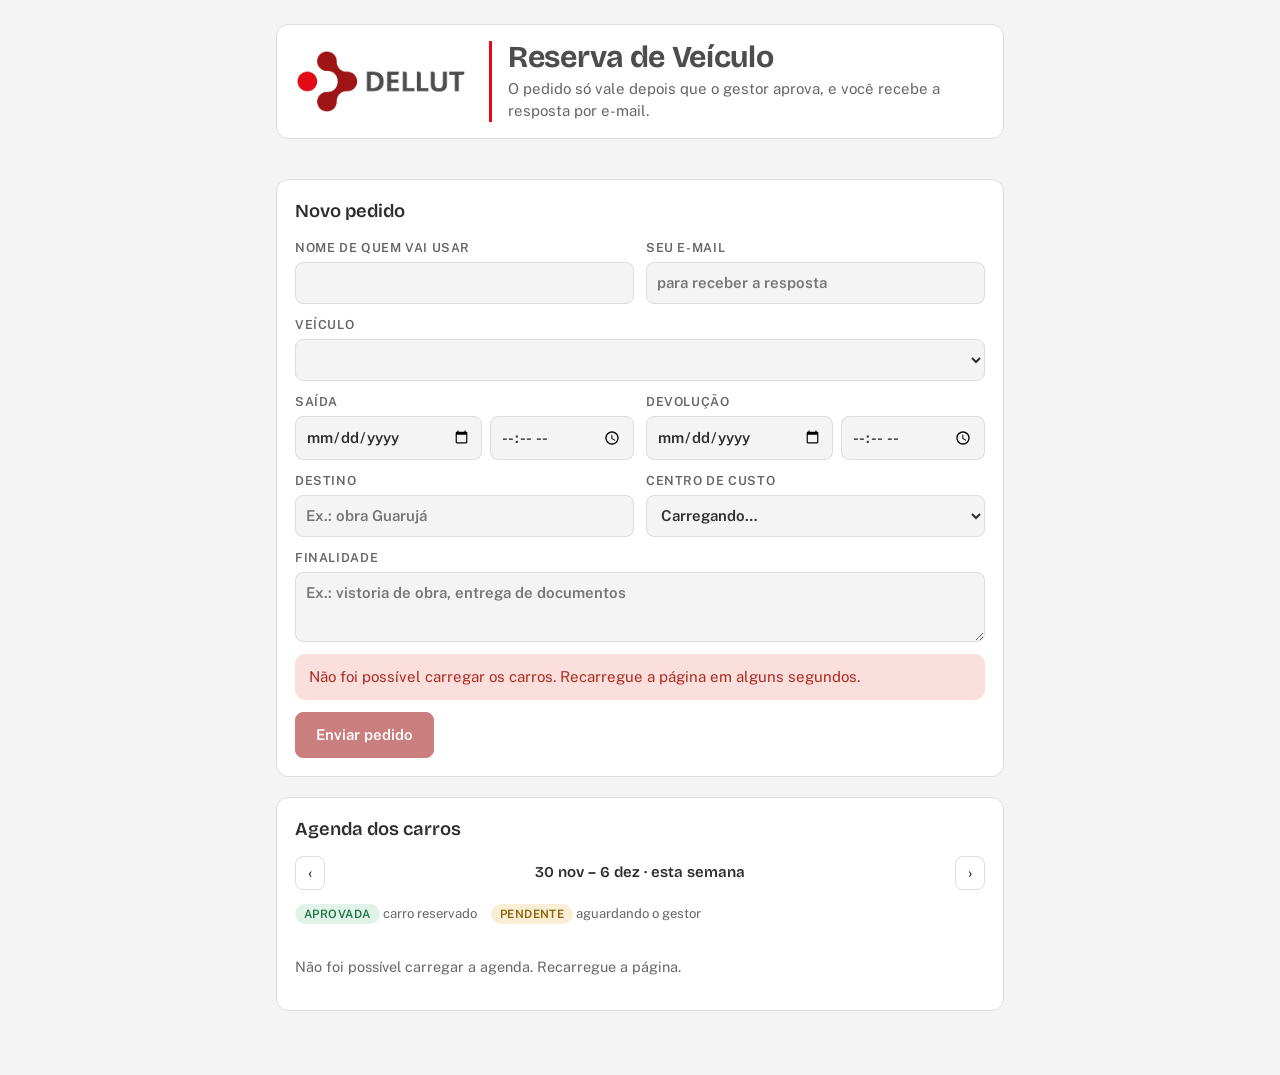
==== index.html @ 620d36f0 "Update" ====
<!DOCTYPE html>
<html lang="pt-BR">
<head>
<meta charset="utf-8">
<meta name="viewport" content="width=device-width, initial-scale=1">
<title>Reserva de Veículo · Dellut</title>
<meta name="description" content="Peça o carro da empresa. O pedido vale depois da aprovação do gestor.">
<link rel="icon" type="image/png" href="assets/logo.png">
<link rel="preconnect" href="https://fonts.googleapis.com">
<link rel="stylesheet" href="https://fonts.googleapis.com/css2?family=Bricolage+Grotesque:opsz,wght@12..96,600;12..96,700&family=Public+Sans:wght@400;500;600&family=JetBrains+Mono:wght@500&display=swap">
<link rel="stylesheet" href="assets/styles.css">
</head>
<body>
<div class="wrap">
  <header class="brand">
    <img src="assets/logo.png" alt="Dellut" width="168" height="61">
    <div>
      <h1>Reserva de Veículo</h1>
      <p class="sub">O pedido só vale depois que o gestor aprova, e você recebe a resposta por e-mail.</p>
    </div>
  </header>

  <div class="cars" id="cars"></div>

  <section class="panel" aria-labelledby="t-novo">
    <h2 id="t-novo">Novo pedido</h2>
    <form id="form" novalidate>
      <label>Nome de quem vai usar<input id="nome" type="text" maxlength="80" autocomplete="name" required></label>
      <label>Seu e-mail<input id="email" type="email" maxlength="120" autocomplete="email" placeholder="para receber a resposta" required></label>
      <label class="full">Veículo<select id="veiculo" required></select></label>
      <label>Saída<span class="pair"><input id="di" type="date" required><input id="hi" type="time" required></span></label>
      <label>Devolução<span class="pair"><input id="df" type="date" required><input id="hf" type="time" required></span></label>
      <label>Destino<input id="destino" type="text" maxlength="120" placeholder="Ex.: obra Guarujá" required></label>
      <label>Centro de custo<select id="centro" required><option value="">Carregando…</option></select></label>
      <label class="full">Finalidade<textarea id="finalidade" maxlength="400" placeholder="Ex.: vistoria de obra, entrega de documentos" required></textarea></label>
      <div id="rod" class="notice warn full" hidden></div>
      <div id="msg" class="notice full" hidden></div>
      <div class="full"><button class="btn primary" type="submit" id="enviar" disabled>Enviar pedido</button></div>
    </form>
  </section>

  <section class="panel" aria-labelledby="t-agenda">
    <h2 id="t-agenda">Agenda dos carros</h2>
    <div class="weeknav">
      <button class="btn small" type="button" id="prev" aria-label="Semana anterior">‹</button>
      <div class="lbl" id="wlbl"></div>
      <button class="btn small" type="button" id="next" aria-label="Próxima semana">›</button>
    </div>
    <div class="legend"><span><span class="pill Aprovada">aprovada</span> carro reservado</span><span><span class="pill Pendente">pendente</span> aguardando o gestor</span></div>
    <div id="semana"><p class="free">Carregando a agenda…</p></div>
  </section>
</div>
<script src="config.js"></script>
<script src="assets/comum.js"></script>
<script src="assets/reserva.js"></script>
</body>
</html>
---- assets/styles.css ----
/* Reserva de Veículo · Frota Dellut
   Layout: coluna única estreita; cabeçalho com logo, cartões dos carros, formulário, agenda da semana. */
:root {
  --bg: #F4F4F4; --surface: #FFFFFF; --fg: #2E2E2E; --muted: #666666; --line: #DEDCDC;
  --accent: #9F1516; --accent-fg: #FFFFFF; --accent-soft: #F8E8E8;
  --brand-red: #E20A16; --brand-gray: #4D4D4D;
  --ok: #1D7448; --ok-bg: #E1F2E8; --warn: #8F5E00; --warn-bg: #FAEFD6; --bad: #AE2A21; --bad-bg: #FADFDC;
  --band: #1F4E9C;
  --f-display: "Bricolage Grotesque", "Segoe UI", system-ui, sans-serif;
  --f-body: "Public Sans", "Segoe UI", system-ui, sans-serif;
  --f-mono: "JetBrains Mono", ui-monospace, Menlo, Consolas, monospace;
}
@media (prefers-color-scheme: dark) {
  :root {
    --bg: #141414; --surface: #1E1E1E; --fg: #EDEDED; --muted: #A3A3A3; --line: #333333;
    --accent: #F0767A; --accent-fg: #1A0405; --accent-soft: #3A1E1F;
    --ok: #6CCB97; --ok-bg: #16322A; --warn: #E4B55C; --warn-bg: #382B12; --bad: #EE8A82; --bad-bg: #3B1C1A;
    --band: #2D63B8; color-scheme: dark;
  }
}
* { box-sizing: border-box; }
body { margin: 0; background: var(--bg); color: var(--fg); font-family: var(--f-body); font-size: 15px; line-height: 1.45; }
.wrap { max-width: 760px; margin: 0 auto; padding: 24px 16px 64px; display: flex; flex-direction: column; gap: 20px; }
.wrap.narrow { max-width: 560px; }
h1 { font-family: var(--f-display); font-weight: 700; font-size: 1.9rem; line-height: 1.1; margin: 0; letter-spacing: -.01em; text-wrap: balance; }
h2 { font-family: var(--f-display); font-weight: 600; font-size: 1.15rem; margin: 0; }
.sub { color: var(--muted); margin: 6px 0 0; }

.brand { background: #FFFFFF; border: 1px solid var(--line); border-radius: 12px; padding: 16px 20px; display: flex; flex-wrap: wrap; align-items: center; gap: 12px 24px; }
.brand img { width: 168px; height: auto; display: block; }
.brand h1 { color: var(--brand-gray); }
.brand .sub { color: #666666; margin-top: 4px; }
.brand > div { flex: 1 1 260px; min-width: 0; border-left: 3px solid var(--brand-red); padding-left: 16px; }
.brand.compact img { width: 140px; }
@media (max-width: 540px) { .brand > div { border-left: 0; padding-left: 0; } }

.panel { background: var(--surface); border: 1px solid var(--line); border-radius: 12px; padding: 18px; display: flex; flex-direction: column; gap: 14px; }
.cars { display: grid; grid-template-columns: repeat(2, minmax(0, 1fr)); gap: 12px; }
.car { background: var(--surface); border: 1px solid var(--line); border-radius: 12px; padding: 14px; display: flex; flex-direction: column; gap: 8px; align-items: flex-start; }
.car .nm { font-family: var(--f-display); font-weight: 700; font-size: 1.15rem; }
.car .rz { font-size: .85rem; color: var(--warn); font-weight: 600; }

.plate { display: inline-flex; flex-direction: column; border: 1.5px solid #111; border-radius: 4px; overflow: hidden; background: #fff; color: #111; font-family: var(--f-mono); line-height: 1; }
.plate::before { content: "BRASIL"; background: var(--band); color: #fff; font: 600 .5rem var(--f-body); letter-spacing: .15em; text-align: center; padding: 2px 6px; }
.plate span { padding: 4px 10px; font-size: .95rem; letter-spacing: .08em; }
.plate.sm span { padding: 2px 6px; font-size: .75rem; }

form { display: grid; grid-template-columns: repeat(2, minmax(0, 1fr)); gap: 12px; }
.full { grid-column: 1 / -1; }
@media (max-width: 540px) { form, .cars { grid-template-columns: minmax(0, 1fr); } }
label { display: flex; flex-direction: column; gap: 5px; font-size: .78rem; font-weight: 600; text-transform: uppercase; letter-spacing: .05em; color: var(--muted); }
input, select, textarea { font: inherit; font-size: 15px; text-transform: none; letter-spacing: 0; color: var(--fg); background: var(--bg); border: 1px solid var(--line); border-radius: 8px; padding: 9px 10px; min-height: 42px; width: 100%; }
textarea { min-height: 70px; resize: vertical; }
.pair { display: grid; grid-template-columns: minmax(0, 1.3fr) minmax(0, 1fr); gap: 8px; }
input:focus-visible, select:focus-visible, textarea:focus-visible, button:focus-visible { outline: 2px solid var(--accent); outline-offset: 2px; }

.btn { font: inherit; font-weight: 600; border-radius: 8px; border: 1px solid var(--line); background: var(--surface); color: var(--fg); padding: 9px 14px; cursor: pointer; min-height: 40px; }
.btn.primary { background: var(--accent); color: var(--accent-fg); border-color: var(--accent); min-height: 46px; padding: 10px 20px; }
.btn.ok { background: var(--ok); border-color: var(--ok); color: #fff; min-height: 46px; padding: 11px 20px; }
.btn.bad { background: var(--bad); border-color: var(--bad); color: #fff; min-height: 46px; padding: 11px 20px; }
.btn.small { min-height: 34px; padding: 5px 12px; }
.btn:disabled { opacity: .55; cursor: default; }
.row { display: flex; gap: 10px; flex-wrap: wrap; }

.notice { border-radius: 10px; padding: 12px 14px; background: var(--accent-soft); }
.notice.warn { background: var(--warn-bg); color: var(--warn); font-weight: 600; }
.notice.bad { background: var(--bad-bg); color: var(--bad); }
.notice.good { background: var(--ok-bg); color: var(--ok); font-weight: 600; }

.weeknav { display: flex; align-items: center; justify-content: space-between; gap: 8px; }
.weeknav .lbl { font-family: var(--f-display); font-weight: 600; text-align: center; }
.legend { display: flex; gap: 14px; flex-wrap: wrap; font-size: .82rem; color: var(--muted); }
.day { display: grid; grid-template-columns: 58px minmax(0, 1fr); gap: 12px; padding: 12px 0; border-top: 1px solid var(--line); }
.day:first-child { border-top: 0; }
.dl { display: flex; flex-direction: column; line-height: 1.1; }
.dl .wd { font-size: .72rem; text-transform: uppercase; letter-spacing: .06em; color: var(--muted); font-weight: 600; }
.dl .dn { font-family: var(--f-display); font-weight: 700; font-size: 1.5rem; }
.day.today .dn { color: var(--accent); }
.day.past { opacity: .55; }
.list { display: flex; flex-direction: column; gap: 8px; min-width: 0; }
.free { color: var(--muted); font-size: .9rem; padding-top: 5px; }
.res { border: 1px solid var(--line); border-left: 4px solid var(--warn); border-radius: 10px; padding: 10px 12px; display: flex; flex-direction: column; gap: 4px; }
.res.Aprovada { border-left-color: var(--ok); }
.rt { display: flex; flex-wrap: wrap; gap: 8px; align-items: center; justify-content: space-between; }
.rt .left { display: flex; gap: 8px; align-items: center; }
.time { font-family: var(--f-mono); font-variant-numeric: tabular-nums; font-size: .92rem; }
.pill { font-size: .72rem; font-weight: 600; padding: 3px 9px; border-radius: 999px; text-transform: uppercase; letter-spacing: .04em; }
.pill.Pendente { background: var(--warn-bg); color: var(--warn); }
.pill.Aprovada { background: var(--ok-bg); color: var(--ok); }
.meta { color: var(--muted); font-size: .88rem; }
.meta b { color: var(--fg); }

#conteudo { display: flex; flex-direction: column; gap: 16px; }
dl.dados { display: grid; grid-template-columns: auto minmax(0, 1fr); gap: 6px 14px; margin: 0; }
dl.dados dt { color: var(--muted); }
dl.dados dd { margin: 0; font-weight: 600; overflow-wrap: anywhere; }
[hidden] { display: none !important; }
@media (prefers-reduced-motion: reduce) { * { transition: none !important; animation: none !important; } }
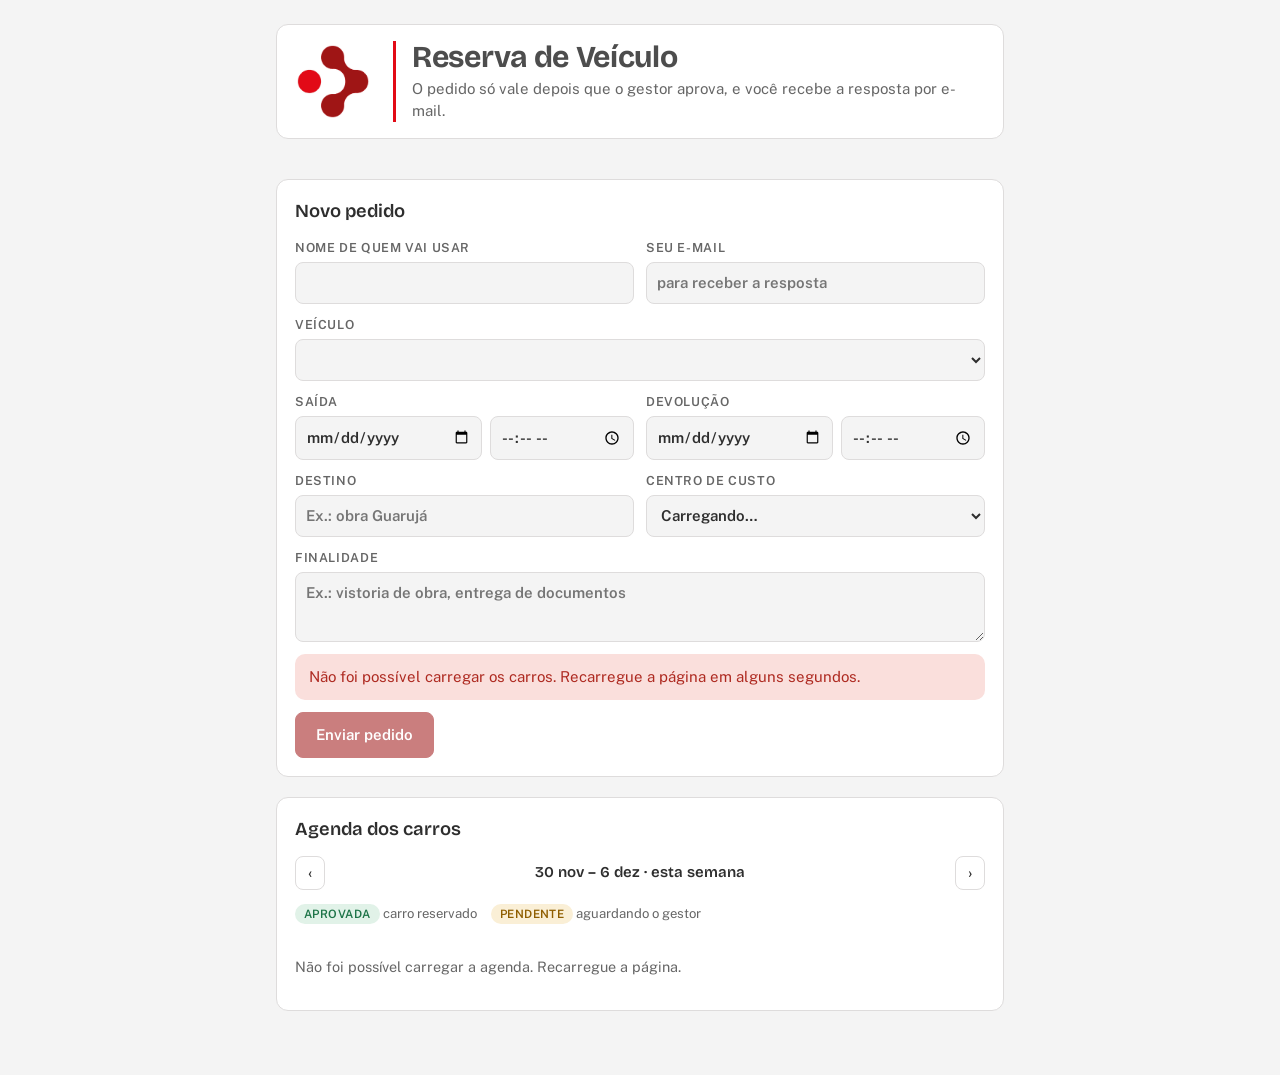
==== commit 637c5656: "Update" ====
--- a/index.html
+++ b/index.html
@@ -13,7 +13,7 @@
 <body>
 <div class="wrap">
   <header class="brand">
-    <img src="assets/logo.png" alt="Dellut" width="168" height="61">
+    <img src="assets/logo.png" alt="Dellut" width="72" height="72">
     <div>
       <h1>Reserva de Veículo</h1>
       <p class="sub">O pedido só vale depois que o gestor aprova, e você recebe a resposta por e-mail.</p>
--- a/assets/styles.css
+++ b/assets/styles.css
@@ -27,11 +27,11 @@
 .sub { color: var(--muted); margin: 6px 0 0; }
 
 .brand { background: #FFFFFF; border: 1px solid var(--line); border-radius: 12px; padding: 16px 20px; display: flex; flex-wrap: wrap; align-items: center; gap: 12px 24px; }
-.brand img { width: 168px; height: auto; display: block; }
+.brand img { width: 72px; height: auto; display: block; }
 .brand h1 { color: var(--brand-gray); }
 .brand .sub { color: #666666; margin-top: 4px; }
 .brand > div { flex: 1 1 260px; min-width: 0; border-left: 3px solid var(--brand-red); padding-left: 16px; }
-.brand.compact img { width: 140px; }
+.brand.compact img { width: 56px; }
 @media (max-width: 540px) { .brand > div { border-left: 0; padding-left: 0; } }
 
 .panel { background: var(--surface); border: 1px solid var(--line); border-radius: 12px; padding: 18px; display: flex; flex-direction: column; gap: 14px; }
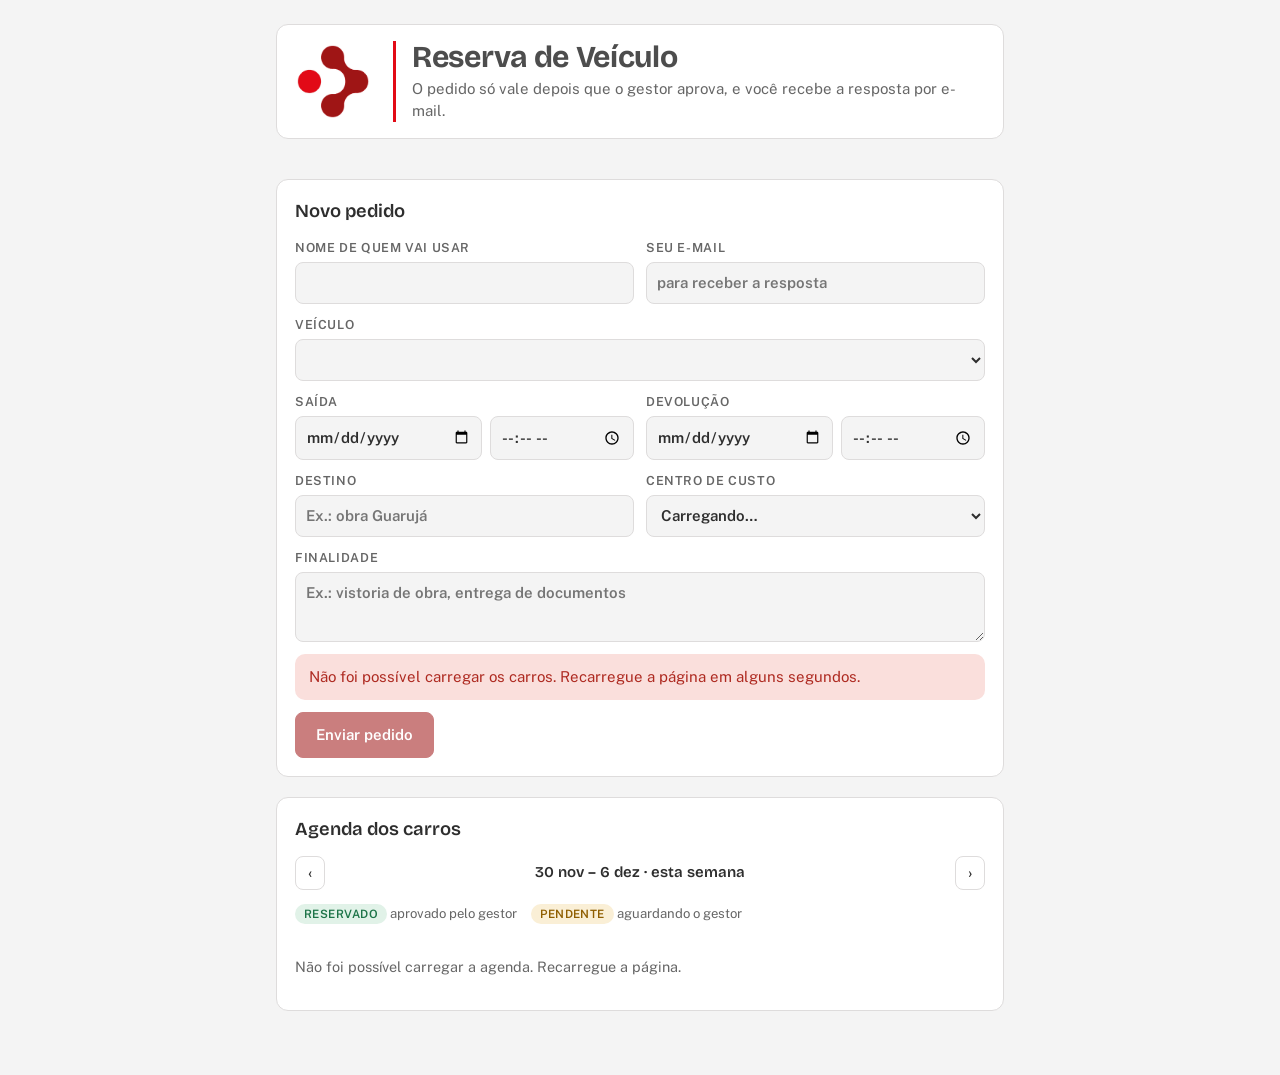
==== commit 262b057e: "Add files via upload" ====
--- a/index.html
+++ b/index.html
@@ -46,7 +46,7 @@
       <div class="lbl" id="wlbl"></div>
       <button class="btn small" type="button" id="next" aria-label="Próxima semana">›</button>
     </div>
-    <div class="legend"><span><span class="pill Aprovada">aprovada</span> carro reservado</span><span><span class="pill Pendente">pendente</span> aguardando o gestor</span></div>
+    <div class="legend"><span><span class="pill Aprovada">reservado</span> aprovado pelo gestor</span><span><span class="pill Pendente">pendente</span> aguardando o gestor</span></div>
     <div id="semana"><p class="free">Carregando a agenda…</p></div>
   </section>
 </div>
--- a/assets/styles.css
+++ b/assets/styles.css
@@ -39,6 +39,11 @@
 .car { background: var(--surface); border: 1px solid var(--line); border-radius: 12px; padding: 14px; display: flex; flex-direction: column; gap: 8px; align-items: flex-start; }
 .car .nm { font-family: var(--f-display); font-weight: 700; font-size: 1.15rem; }
 .car .rz { font-size: .85rem; color: var(--warn); font-weight: 600; }
+.car .prox { width: 100%; border-top: 1px solid var(--line); padding-top: 8px; display: flex; flex-direction: column; gap: 4px; }
+.car .prox:empty { display: none; }
+.prox-t { font-size: .75rem; text-transform: uppercase; letter-spacing: .05em; color: var(--muted); font-weight: 600; }
+.prox-i { display: flex; flex-wrap: wrap; gap: 4px 10px; align-items: baseline; font-size: .9rem; }
+.prox-i .time { font-size: .85rem; color: var(--ok); }
 
 .plate { display: inline-flex; flex-direction: column; border: 1.5px solid #111; border-radius: 4px; overflow: hidden; background: #fff; color: #111; font-family: var(--f-mono); line-height: 1; }
 .plate::before { content: "BRASIL"; background: var(--band); color: #fff; font: 600 .5rem var(--f-body); letter-spacing: .15em; text-align: center; padding: 2px 6px; }
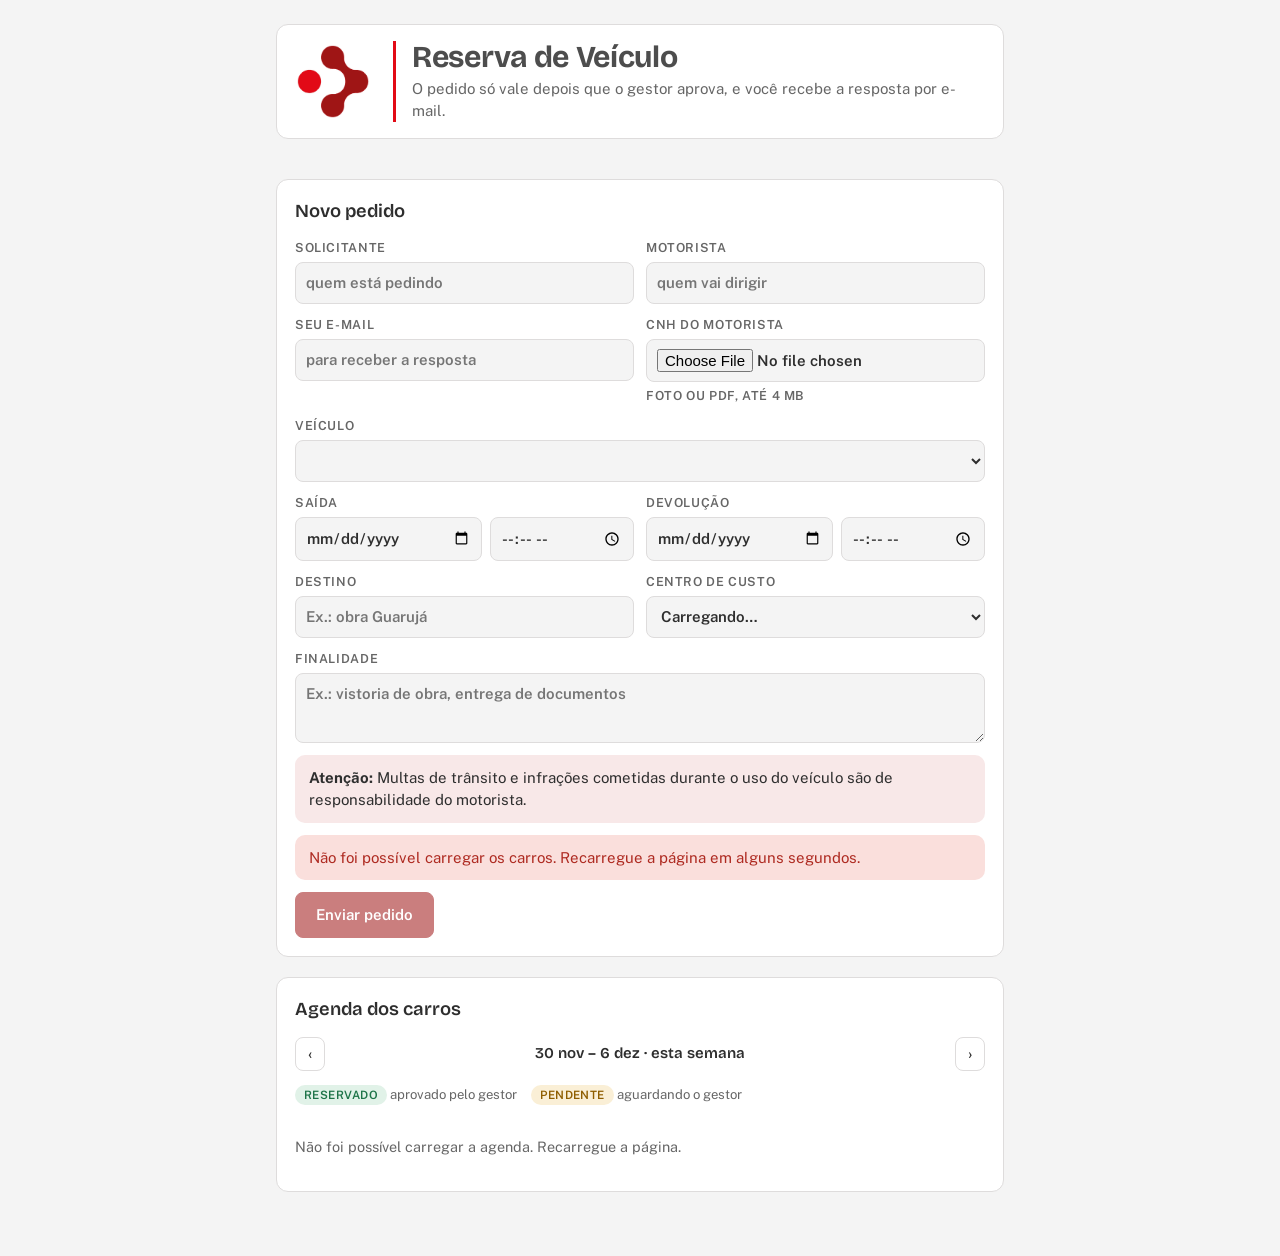
==== commit bec2a59e: "Add files via upload" ====
--- a/index.html
+++ b/index.html
@@ -25,14 +25,17 @@
   <section class="panel" aria-labelledby="t-novo">
     <h2 id="t-novo">Novo pedido</h2>
     <form id="form" novalidate>
-      <label>Nome de quem vai usar<input id="nome" type="text" maxlength="80" autocomplete="name" required></label>
+      <label>Solicitante<input id="solicitante" type="text" maxlength="80" autocomplete="name" placeholder="quem está pedindo" required></label>
+      <label>Motorista<input id="nome" type="text" maxlength="80" placeholder="quem vai dirigir" required></label>
       <label>Seu e-mail<input id="email" type="email" maxlength="120" autocomplete="email" placeholder="para receber a resposta" required></label>
+      <label>CNH do motorista<input id="cnh" type="file" accept="image/jpeg,image/png,application/pdf,image/*" required><span class="hint">Foto ou PDF, até 4 MB</span></label>
       <label class="full">Veículo<select id="veiculo" required></select></label>
       <label>Saída<span class="pair"><input id="di" type="date" required><input id="hi" type="time" required></span></label>
       <label>Devolução<span class="pair"><input id="df" type="date" required><input id="hf" type="time" required></span></label>
       <label>Destino<input id="destino" type="text" maxlength="120" placeholder="Ex.: obra Guarujá" required></label>
       <label>Centro de custo<select id="centro" required><option value="">Carregando…</option></select></label>
       <label class="full">Finalidade<textarea id="finalidade" maxlength="400" placeholder="Ex.: vistoria de obra, entrega de documentos" required></textarea></label>
+      <div class="notice aviso full"><b>Atenção:</b> <span id="aviso-txt">Multas de trânsito e infrações cometidas durante o uso do veículo são de responsabilidade do motorista.</span></div>
       <div id="rod" class="notice warn full" hidden></div>
       <div id="msg" class="notice full" hidden></div>
       <div class="full"><button class="btn primary" type="submit" id="enviar" disabled>Enviar pedido</button></div>
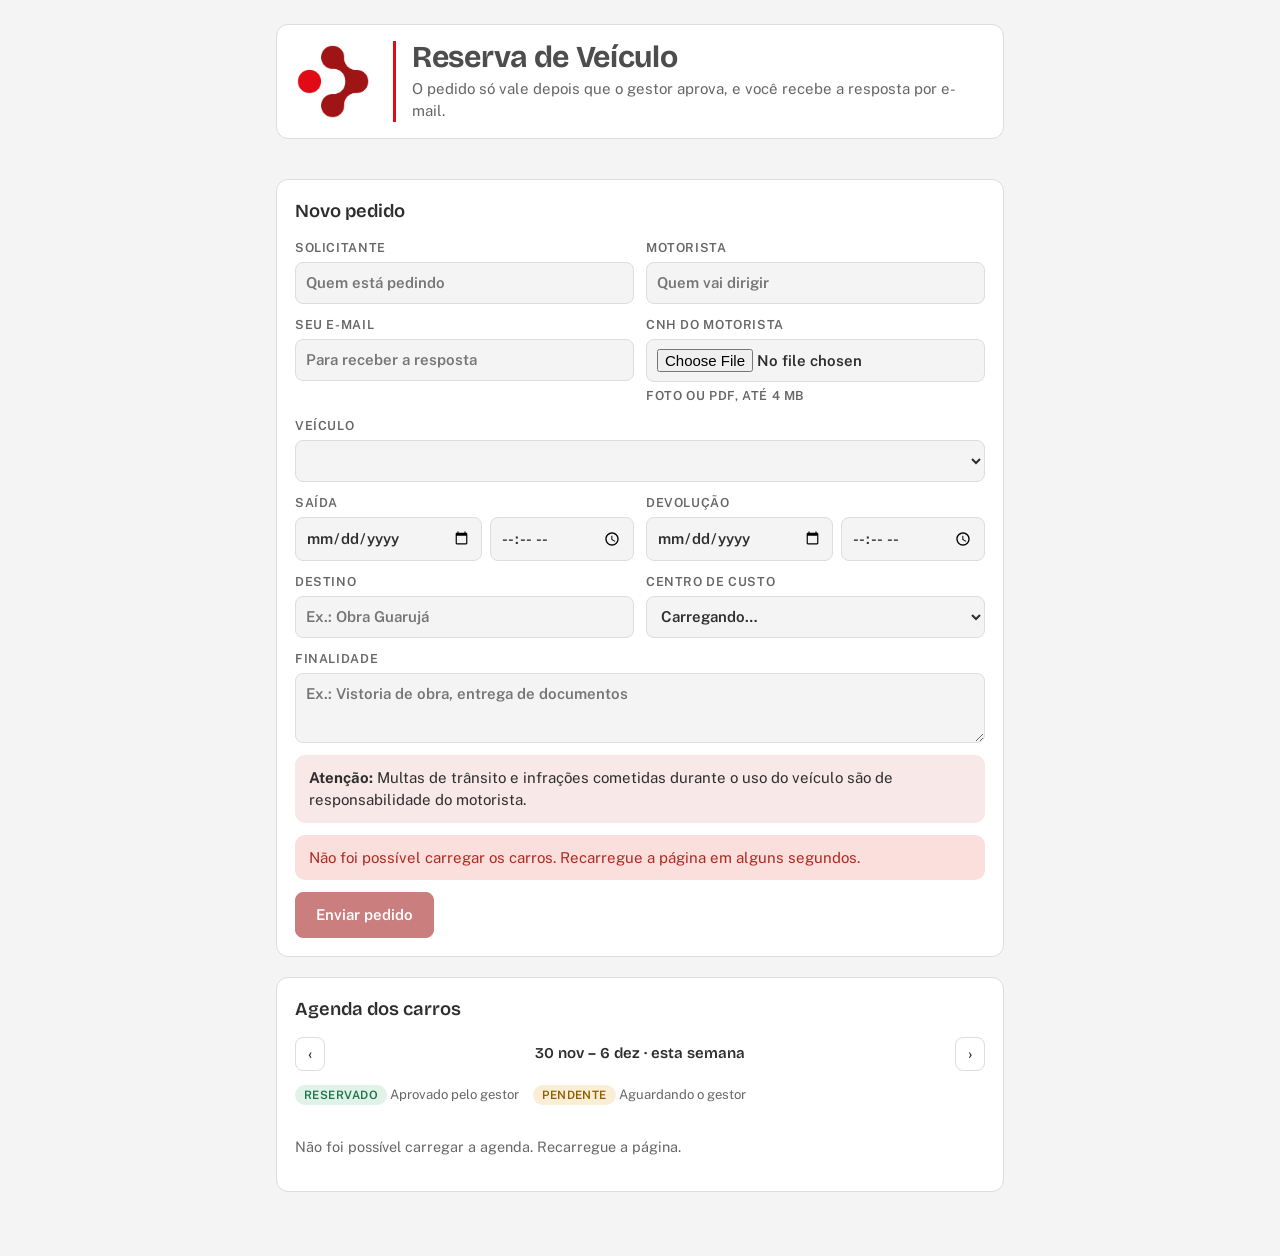
==== commit 97dff4e8: "Add files via upload" ====
--- a/index.html
+++ b/index.html
@@ -25,16 +25,16 @@
   <section class="panel" aria-labelledby="t-novo">
     <h2 id="t-novo">Novo pedido</h2>
     <form id="form" novalidate>
-      <label>Solicitante<input id="solicitante" type="text" maxlength="80" autocomplete="name" placeholder="quem está pedindo" required></label>
-      <label>Motorista<input id="nome" type="text" maxlength="80" placeholder="quem vai dirigir" required></label>
-      <label>Seu e-mail<input id="email" type="email" maxlength="120" autocomplete="email" placeholder="para receber a resposta" required></label>
+      <label>Solicitante<input id="solicitante" type="text" maxlength="80" autocomplete="name" placeholder="Quem está pedindo" required></label>
+      <label>Motorista<input id="nome" type="text" maxlength="80" placeholder="Quem vai dirigir" required></label>
+      <label>Seu e-mail<input id="email" type="email" maxlength="120" autocomplete="email" placeholder="Para receber a resposta" required></label>
       <label>CNH do motorista<input id="cnh" type="file" accept="image/jpeg,image/png,application/pdf,image/*" required><span class="hint">Foto ou PDF, até 4 MB</span></label>
       <label class="full">Veículo<select id="veiculo" required></select></label>
       <label>Saída<span class="pair"><input id="di" type="date" required><input id="hi" type="time" required></span></label>
       <label>Devolução<span class="pair"><input id="df" type="date" required><input id="hf" type="time" required></span></label>
-      <label>Destino<input id="destino" type="text" maxlength="120" placeholder="Ex.: obra Guarujá" required></label>
+      <label>Destino<input id="destino" type="text" maxlength="120" placeholder="Ex.: Obra Guarujá" required></label>
       <label>Centro de custo<select id="centro" required><option value="">Carregando…</option></select></label>
-      <label class="full">Finalidade<textarea id="finalidade" maxlength="400" placeholder="Ex.: vistoria de obra, entrega de documentos" required></textarea></label>
+      <label class="full">Finalidade<textarea id="finalidade" maxlength="400" placeholder="Ex.: Vistoria de obra, entrega de documentos" required></textarea></label>
       <div class="notice aviso full"><b>Atenção:</b> <span id="aviso-txt">Multas de trânsito e infrações cometidas durante o uso do veículo são de responsabilidade do motorista.</span></div>
       <div id="rod" class="notice warn full" hidden></div>
       <div id="msg" class="notice full" hidden></div>
@@ -49,7 +49,7 @@
       <div class="lbl" id="wlbl"></div>
       <button class="btn small" type="button" id="next" aria-label="Próxima semana">›</button>
     </div>
-    <div class="legend"><span><span class="pill Aprovada">reservado</span> aprovado pelo gestor</span><span><span class="pill Pendente">pendente</span> aguardando o gestor</span></div>
+    <div class="legend"><span><span class="pill Aprovada">Reservado</span> Aprovado pelo gestor</span><span><span class="pill Pendente">Pendente</span> Aguardando o gestor</span></div>
     <div id="semana"><p class="free">Carregando a agenda…</p></div>
   </section>
 </div>
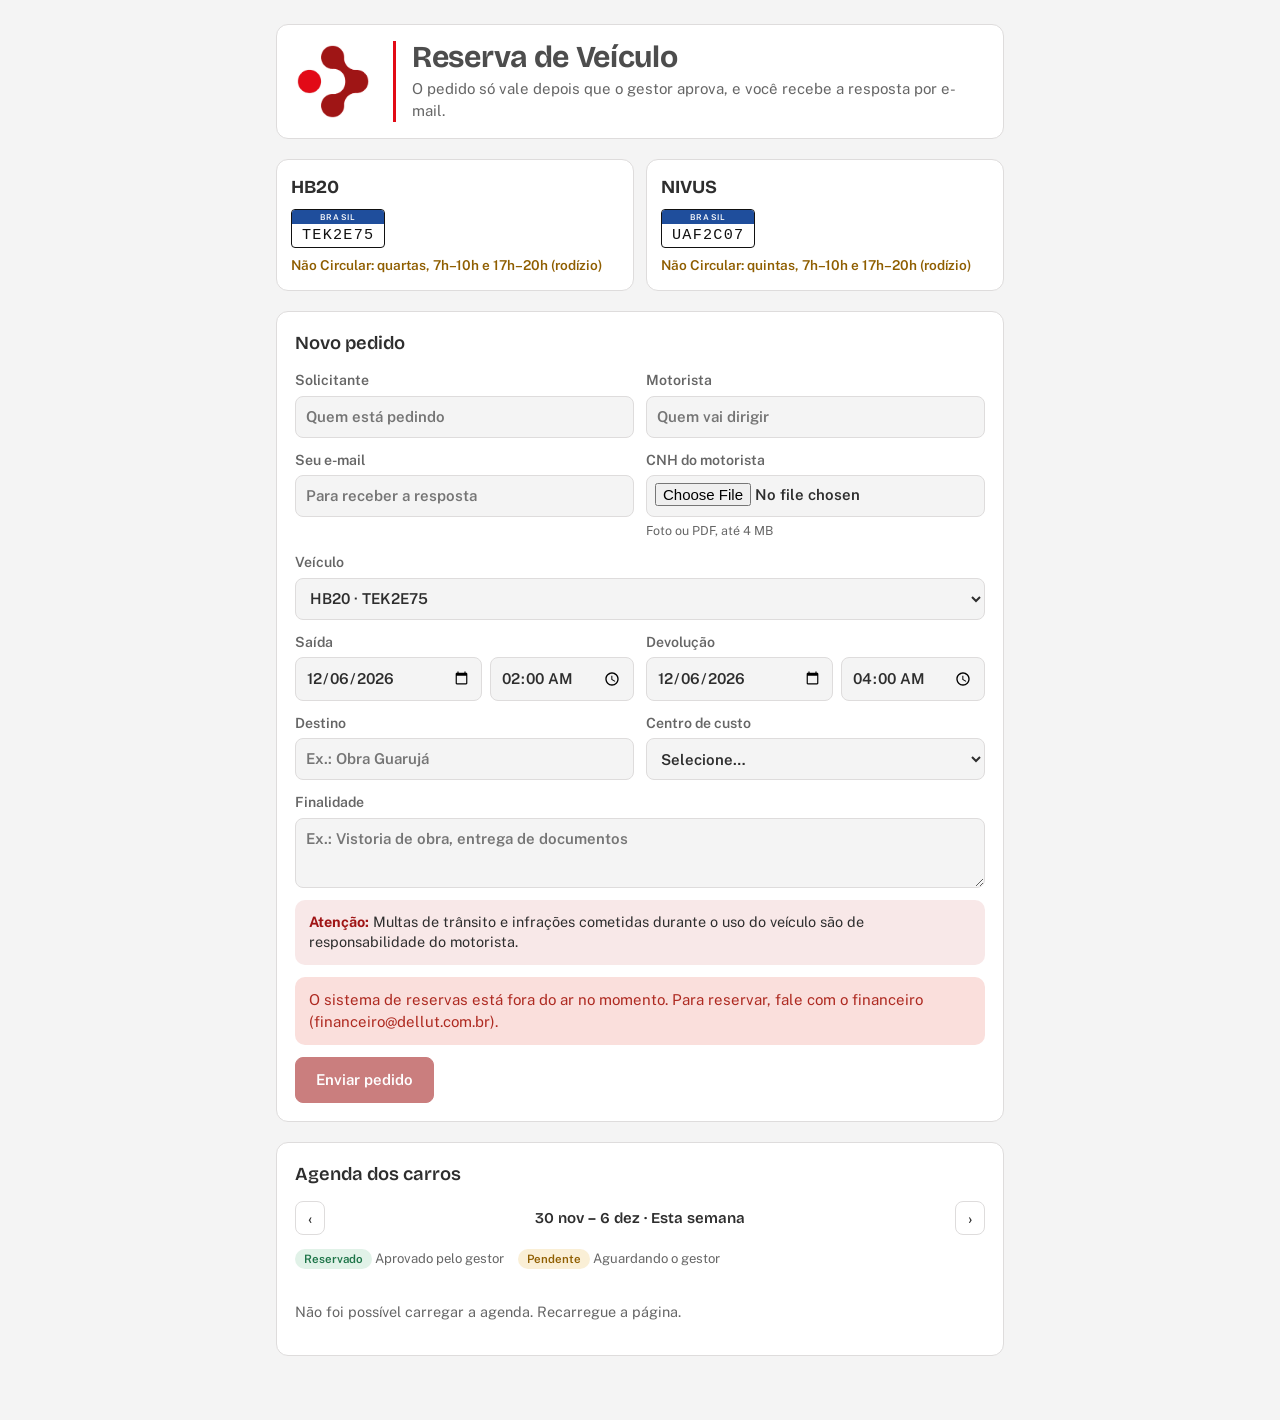
==== commit 5a8def13: "up" ====
--- a/index.html
+++ b/index.html
@@ -8,7 +8,7 @@
 <link rel="icon" type="image/png" href="assets/logo.png">
 <link rel="preconnect" href="https://fonts.googleapis.com">
 <link rel="stylesheet" href="https://fonts.googleapis.com/css2?family=Bricolage+Grotesque:opsz,wght@12..96,600;12..96,700&family=Public+Sans:wght@400;500;600&family=JetBrains+Mono:wght@500&display=swap">
-<link rel="stylesheet" href="assets/styles.css">
+<link rel="stylesheet" href="styles.css?v=11">
 </head>
 <body>
 <div class="wrap">
@@ -55,6 +55,6 @@
 </div>
 <script src="config.js"></script>
 <script src="assets/comum.js"></script>
-<script src="assets/reserva.js"></script>
+<script src="reserva.js?v=11"></script>
 </body>
 </html>
--- a/styles.css
+++ b/styles.css
@@ -0,0 +1,110 @@
+/* Reserva de Veículo · Frota Dellut
+   Layout: coluna única estreita; cabeçalho com logo, cartões dos carros, formulário, agenda da semana. */
+:root {
+  --bg: #F4F4F4; --surface: #FFFFFF; --fg: #2E2E2E; --muted: #666666; --line: #DEDCDC;
+  --accent: #9F1516; --accent-fg: #FFFFFF; --accent-soft: #F8E8E8;
+  --brand-red: #E20A16; --brand-gray: #4D4D4D;
+  --ok: #1D7448; --ok-bg: #E1F2E8; --warn: #8F5E00; --warn-bg: #FAEFD6; --bad: #AE2A21; --bad-bg: #FADFDC;
+  --band: #1F4E9C;
+  --f-display: "Bricolage Grotesque", "Segoe UI", system-ui, sans-serif;
+  --f-body: "Public Sans", "Segoe UI", system-ui, sans-serif;
+  --f-mono: "JetBrains Mono", ui-monospace, Menlo, Consolas, monospace;
+}
+@media (prefers-color-scheme: dark) {
+  :root {
+    --bg: #141414; --surface: #1E1E1E; --fg: #EDEDED; --muted: #A3A3A3; --line: #333333;
+    --accent: #F0767A; --accent-fg: #1A0405; --accent-soft: #3A1E1F;
+    --ok: #6CCB97; --ok-bg: #16322A; --warn: #E4B55C; --warn-bg: #382B12; --bad: #EE8A82; --bad-bg: #3B1C1A;
+    --band: #2D63B8; color-scheme: dark;
+  }
+}
+* { box-sizing: border-box; }
+body { margin: 0; background: var(--bg); color: var(--fg); font-family: var(--f-body); font-size: 15px; line-height: 1.45; }
+.wrap { max-width: 760px; margin: 0 auto; padding: 24px 16px 64px; display: flex; flex-direction: column; gap: 20px; }
+.wrap.narrow { max-width: 560px; }
+h1 { font-family: var(--f-display); font-weight: 700; font-size: 1.9rem; line-height: 1.1; margin: 0; letter-spacing: -.01em; text-wrap: balance; }
+h2 { font-family: var(--f-display); font-weight: 600; font-size: 1.15rem; margin: 0; }
+.sub { color: var(--muted); margin: 6px 0 0; }
+
+.brand { background: #FFFFFF; border: 1px solid var(--line); border-radius: 12px; padding: 16px 20px; display: flex; flex-wrap: wrap; align-items: center; gap: 12px 24px; }
+.brand img { width: 72px; height: auto; display: block; }
+.brand h1 { color: var(--brand-gray); }
+.brand .sub { color: #666666; margin-top: 4px; }
+.brand > div { flex: 1 1 260px; min-width: 0; border-left: 3px solid var(--brand-red); padding-left: 16px; }
+.brand.compact img { width: 56px; }
+@media (max-width: 540px) { .brand > div { border-left: 0; padding-left: 0; } }
+
+.panel { background: var(--surface); border: 1px solid var(--line); border-radius: 12px; padding: 18px; display: flex; flex-direction: column; gap: 14px; }
+.cars { display: grid; grid-template-columns: repeat(2, minmax(0, 1fr)); gap: 12px; }
+.car { background: var(--surface); border: 1px solid var(--line); border-radius: 12px; padding: 14px; display: flex; flex-direction: column; gap: 8px; align-items: flex-start; }
+.car .nm { font-family: var(--f-display); font-weight: 700; font-size: 1.15rem; }
+.car .rz { font-size: .85rem; color: var(--warn); font-weight: 600; }
+.car .prox { width: 100%; border-top: 1px solid var(--line); padding-top: 8px; display: flex; flex-direction: column; gap: 4px; }
+.car .prox:empty { display: none; }
+.prox-t { font-size: .82rem; color: var(--muted); font-weight: 600; }
+.prox-i { display: flex; flex-wrap: wrap; gap: 4px 10px; align-items: baseline; font-size: .9rem; }
+.prox-i .time { font-size: .85rem; color: var(--ok); }
+
+.plate { display: inline-flex; flex-direction: column; border: 1.5px solid #111; border-radius: 4px; overflow: hidden; background: #fff; color: #111; font-family: var(--f-mono); line-height: 1; }
+.plate::before { content: "BRASIL"; background: var(--band); color: #fff; font: 600 .5rem var(--f-body); letter-spacing: .15em; text-align: center; padding: 2px 6px; }
+.plate span { padding: 4px 10px; font-size: .95rem; letter-spacing: .08em; }
+.plate.sm::before { display: none; }
+.plate.sm span { padding: 2px 8px; font-size: .75rem; text-align: center; }
+.plate.sm .pb { background: var(--band); color: #fff; font: 600 .62rem var(--f-mono); letter-spacing: .1em; padding: 2px 6px; }
+
+form { display: grid; grid-template-columns: repeat(2, minmax(0, 1fr)); gap: 12px; }
+.full { grid-column: 1 / -1; }
+@media (max-width: 540px) { form, .cars { grid-template-columns: minmax(0, 1fr); } }
+label { display: flex; flex-direction: column; gap: 5px; font-size: .88rem; font-weight: 600; color: var(--muted); }
+input, select, textarea { font: inherit; font-size: 15px; text-transform: none; letter-spacing: 0; color: var(--fg); background: var(--bg); border: 1px solid var(--line); border-radius: 8px; padding: 9px 10px; min-height: 42px; width: 100%; }
+textarea { min-height: 70px; resize: vertical; }
+.hint { font-size: .78rem; font-weight: 400; text-transform: none; letter-spacing: 0; color: var(--muted); }
+input[type=file] { padding: 7px 8px; }
+.notice.aviso { font-size: .9rem; }
+.notice.aviso b { color: var(--accent); }
+.pair { display: grid; grid-template-columns: minmax(0, 1.3fr) minmax(0, 1fr); gap: 8px; }
+input:focus-visible, select:focus-visible, textarea:focus-visible, button:focus-visible { outline: 2px solid var(--accent); outline-offset: 2px; }
+
+.btn { font: inherit; font-weight: 600; border-radius: 8px; border: 1px solid var(--line); background: var(--surface); color: var(--fg); padding: 9px 14px; cursor: pointer; min-height: 40px; }
+.btn.primary { background: var(--accent); color: var(--accent-fg); border-color: var(--accent); min-height: 46px; padding: 10px 20px; }
+.btn.ok { background: var(--ok); border-color: var(--ok); color: #fff; min-height: 46px; padding: 11px 20px; }
+.btn.bad { background: var(--bad); border-color: var(--bad); color: #fff; min-height: 46px; padding: 11px 20px; }
+.btn.small { min-height: 34px; padding: 5px 12px; }
+.btn:disabled { opacity: .55; cursor: default; }
+.row { display: flex; gap: 10px; flex-wrap: wrap; }
+
+.notice { border-radius: 10px; padding: 12px 14px; background: var(--accent-soft); }
+.notice.warn { background: var(--warn-bg); color: var(--warn); font-weight: 600; }
+.notice.bad { background: var(--bad-bg); color: var(--bad); }
+.notice.good { background: var(--ok-bg); color: var(--ok); font-weight: 600; }
+
+.weeknav { display: flex; align-items: center; justify-content: space-between; gap: 8px; }
+.weeknav .lbl { font-family: var(--f-display); font-weight: 600; text-align: center; }
+.legend { display: flex; gap: 14px; flex-wrap: wrap; font-size: .82rem; color: var(--muted); }
+.day { display: grid; grid-template-columns: 58px minmax(0, 1fr); gap: 12px; padding: 12px 0; border-top: 1px solid var(--line); }
+.day:first-child { border-top: 0; }
+.dl { display: flex; flex-direction: column; line-height: 1.1; }
+.dl .wd { font-size: .8rem; color: var(--muted); font-weight: 600; }
+.dl .dn { font-family: var(--f-display); font-weight: 700; font-size: 1.5rem; }
+.day.today .dn { color: var(--accent); }
+.day.past { opacity: .55; }
+.list { display: flex; flex-direction: column; gap: 8px; min-width: 0; }
+.free { color: var(--muted); font-size: .9rem; padding-top: 5px; }
+.res { border: 1px solid var(--line); border-left: 4px solid var(--warn); border-radius: 10px; padding: 10px 12px; display: flex; flex-direction: column; gap: 4px; }
+.res.Aprovada { border-left-color: var(--ok); }
+.rt { display: flex; flex-wrap: wrap; gap: 8px; align-items: center; justify-content: space-between; }
+.rt .left { display: flex; flex-wrap: wrap; gap: 8px; align-items: center; }
+.rt .carro { font-weight: 600; font-size: .9rem; }
+.time { font-family: var(--f-mono); font-variant-numeric: tabular-nums; font-size: .92rem; }
+.pill { font-size: .72rem; font-weight: 600; padding: 3px 9px; border-radius: 999px; }
+.pill.Pendente { background: var(--warn-bg); color: var(--warn); }
+.pill.Aprovada { background: var(--ok-bg); color: var(--ok); }
+.meta { color: var(--muted); font-size: .88rem; }
+.meta b { color: var(--fg); }
+
+#conteudo { display: flex; flex-direction: column; gap: 16px; }
+dl.dados { display: grid; grid-template-columns: auto minmax(0, 1fr); gap: 6px 14px; margin: 0; }
+dl.dados dt { color: var(--muted); }
+dl.dados dd { margin: 0; font-weight: 600; overflow-wrap: anywhere; }
+[hidden] { display: none !important; }
+@media (prefers-reduced-motion: reduce) { * { transition: none !important; animation: none !important; } }
